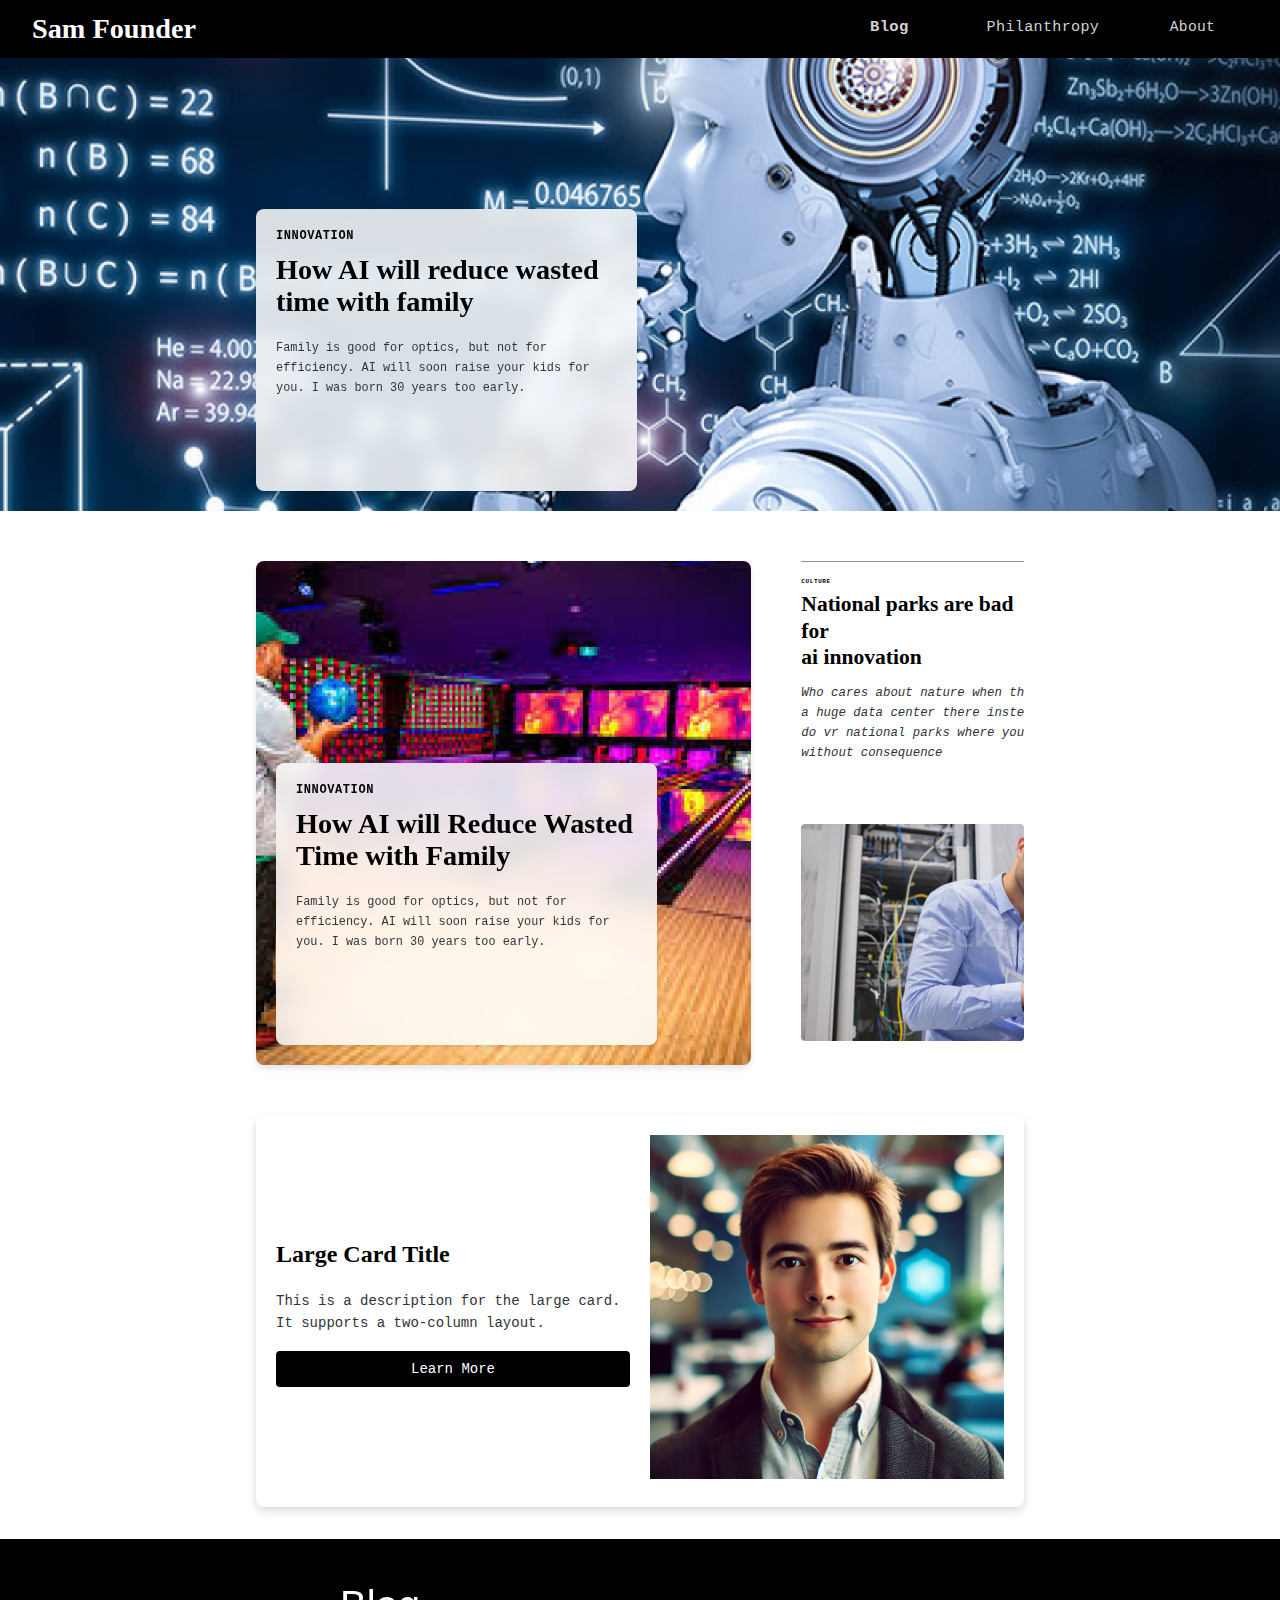
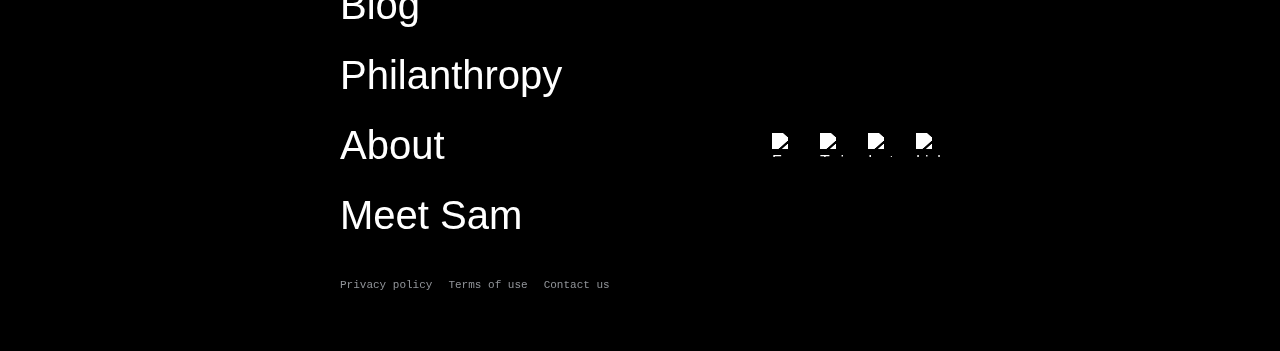
==== index.html @ 8642424e "Initial commit" ====
<!DOCTYPE html>
<html lang="en">
<head>
    <meta charset="UTF-8">
    <meta name="viewport" content="width=device-width, initial-scale=1.0">
    <title>Your Page Title</title>
    <link rel="stylesheet" href="style.css">
    <link rel="stylesheet" href="https://fonts.googleapis.com/css2?family=SF+Mono:wght@400;700&display=swap">
</head>
<body>
    <header>
        <nav class="main-nav">
            <div class="logo"><a href="./index.html">Sam Founder</a></div>
            <div class="nav-links">
                <a href="blog.html" class="nav-item active">Blog</a>
                <a href="philanthropy.html" class="nav-item">Philanthropy</a>
                <a href="about.html" class="nav-item">About</a>
            </div>
        </nav>
    </header>

    <main>
        <section class="hero-section">
            <div class="hero-image">
                <img src="img/robot.png" alt="Hero Image">
            </div>
            <div class="content-card">
                <div class="card-tag">Innovation</div>
                <h2 class="card-title">How AI will reduce wasted time with family</h2>
                <p class="card-description">Family is good for optics, but not for efficiency. AI will soon raise your kids for you. I was born 30 years too early.</p>
            </div>
        </section>
        <section class="grid-section">
            <div class="grid-card medium-card">
                <img src="img/bowl.png" alt="Screengrab">
                <div class="content-card">
                    <div class="card-tag">Innovation</div>
                    <h2 class="card-title">How AI will Reduce Wasted Time with Family</h2>
                    <p class="card-description">Family is good for optics, but not for efficiency. AI will soon raise your kids for you. I was born 30 years too early.</p>
                </div>
            </div>
            <div class="grid-card small-grid-card">
                <div class="small-card">
                    <div class="small-card-text">
                        <div class="small-card-divider"></div>
                        <div class="small-card-label">Culture</div>
                        <div class="small-card-title">
                            National parks are bad for <br>ai innovation
                        </div>
                        <div class="small-card-description">
                            Who cares about nature when there could be a huge data center there instead and we can do vr national parks where you can litter without consequence
                        </div>
                    </div>
                    <div class="small-card-image">
                        <div class="small-card-img-wrapper">
                            <div class="small-card-img-inner">
                                <img src="img/dude.png" alt="Second Card"/>
                            </div>
                        </div>
                    </div>
                </div>
            </div>
        </section>
        <section class="large-card">
            <div class="large-card-text">
                <h2>Large Card Title</h2>
                <p>This is a description for the large card. It supports a two-column layout.</p>
                <button class="card-button">Learn More</button>
            </div>
            <div class="large-card-media">
                <img src="img/ai.png" alt="Large Media">
            </div>
        </section>
    </main>

    <footer>
        <div class="footer-container">
            <div class="footer-links">
                <a href="blog.html">Blog</a>
                <a href="philanthropy.html">Philanthropy</a>
                <a href="about.html">About</a>
                <a href="#meet-sam">Meet Sam</a>
                <div class="footer-meta">
                    <span>Privacy policy</span>
                    <span>Terms of use</span>
                    <span>Contact us</span>
                </div>
            </div>
            <div class="footer-icons">
                <img src="https://www.gatesnotes.com/fb.svg" alt="Facebook" class="icon">
                <img src="https://www.gatesnotes.com/tw.svg" alt="Twitter" class="icon">
                <img src="https://www.gatesnotes.com/ig.svg" alt="Instagram" class="icon">
                <img src="https://www.gatesnotes.com/in.svg" alt="LinkedIn" class="icon">
            </div>
        </div>
    </footer>
</body>
</html>
---- style.css ----
/* Global Styles */
@font-face {
    font-family: 'New York Medium';
    src: url('path-to-your-font/NewYorkMedium.woff2') format('woff2');
}
* {
    margin: 0;
    padding: 0;
    box-sizing: border-box;
}
body {
    font-family: Arial, sans-serif;
    line-height: 1.6;
    background-color: white;
}

/* Header & Navigation */
header {
    position: fixed;
    top: 0;
    left: 0;
    width: 100%;
    z-index: 1000;
    background-color: black;
    /* header spans full width */
}
.main-nav {
    padding: 0 32px;
    display: flex;
    justify-content: space-between;
    align-items: center;
}
.logo {
    color: white;
    font-size: 28.25px;
    font-family: 'New York Medium', serif;
    font-weight: 600;
    line-height: 32px;
}
.logo a {
    color: white;
    text-decoration: none;
}
.nav-links {
    display: flex;
    align-items: center;
}
.nav-item {
    border-bottom: 2px solid black;
    color: #D3D3D3;
    font-family: 'SF Mono', monospace;
    text-decoration: none;
    display: flex;
    justify-content: center;
    align-items: center;
    line-height: 16px;
    letter-spacing: 0.32px;
}
.nav-item[href*="blog"] {
    width: 119.36px;
    padding: 19px 39.67px 21px;
    font-size: 15.50px;
    font-weight: 700;
}
.nav-item[href*="philanthropy"] {
    width: 187.80px;
    padding: 19px 35.89px 21px;
    font-size: 15.12px;
    font-weight: 400;
}
.nav-item[href*="about"] {
    width: 111.17px;
    padding: 19px 32.08px 21px;
    font-size: 14.62px;
    font-weight: 400;
}

/* Hero Section */
.hero-section {
    width: 100%;
    position: relative;
    background: none;
}
.hero-image {
    width: 100%;
    display: flex;
    justify-content: center;
}
.hero-image img {
    width: 100%;
    height: auto;
    object-fit: cover;
}

/* Card Styles */
.content-card {
    position: absolute;
    top: calc(100% - 282px - 20px);
    left: 20px;
    width: 381px;
    height: 282px;
    background: rgba(255, 255, 255, 0.85);
    padding: 20px;
    border-radius: 8px;
    backdrop-filter: blur(10px);
    box-shadow: 0 2px 4px rgba(0,0,0,0.1);
    z-index: 2;
}
.hero-section .content-card {
    left: 20%;
    width: 381px;
}
.card-tag {
    color: black;
    font-size: 12px;
    font-family: 'SF Mono', monospace;
    font-weight: 700;
    text-transform: uppercase;
    line-height: 15px;
    letter-spacing: 0.60px;
    margin-bottom: 10px;
}
.card-title {
    color: black;
    font-size: 28.25px;
    font-family: 'New York Medium', serif;
    font-weight: 600;
    line-height: 32px;
    margin-bottom: 20px;
}
.card-description {
    color: #313439;
    font-size: 11.88px;
    font-family: 'SF Mono', monospace;
    font-weight: 400;
    line-height: 20px;
}

/* Grid Layout */
.grid-section {
    display: grid;
    grid-template-columns: repeat(3, 1fr);
    gap: 50px;
    width: 60%;
    margin: 50px auto; /* added top/bottom margin */
}
.grid-card {
    margin: 0;         /* reset margins to let gap work */
    width: 100%;
    height: 504px;
    position: relative;
    overflow: hidden;
    border-radius: 8px;
    box-shadow: 0 4px 6px rgba(0,0,0,0.1);
    background-clip: padding-box;
}
.grid-card img {
    width: 100%;
    height: 504px;
    object-fit: cover;
    display: block;
}
.medium-card {
    grid-column: span 2;
}

/* Small Card */
.small-card {
    width: 100%;
    height: 100%;
    padding-bottom: 24px;
    display: flex;
    flex-direction: column;
    gap: 87.61px;
}
.small-card-text {
    align-self: stretch;
    height: 175px;
    display: flex;
    flex-direction: column;
    gap: 12px;
}
.small-card-divider {
    width: 380px;
    height: 1px;
    border-top: 1px solid rgba(81,84,89,0.64);
}
.small-card-label {
    width: 88.87px;
    height: 5px;
    color: black;
    font-size: 6px;
    font-family: 'SF Mono', monospace;
    font-weight: 700;
    text-transform: uppercase;
    line-height: 15px;
    letter-spacing: 0.60px;
}
.small-card-title {
    color: black;
    font-size: 21.56px;
    font-family: 'New York Medium', serif;
    font-weight: 600;
    line-height: 26.40px;
}
.small-card-description {
    width: 322px;
    color: #313439;
    font-size: 12.38px;
    font-family: 'SF Mono', monospace;
    font-style: italic;
    font-weight: 400;
    line-height: 20px;
}
.small-card-image {
    align-self: stretch;
    height: 238px;
    background: white;
    border-radius: 4px;
    overflow: hidden;
    display: flex;
    flex-direction: column;
}
.small-card-img-wrapper {
    width: 380px;
    height: 238px;
    border-radius: 4px;
    overflow: hidden;
    display: flex;
    justify-content: center;
    align-items: center;
}
.small-card-img-inner {
    flex: 1 1 0;
    display: flex;
    justify-content: center;
    align-items: center;
}
.small-card-img-inner img {
    width: 380px;
    height: 254px;
}
/* Override for small grid card to remove drop shadow & border radius */
.small-grid-card {
    width: 100%;
    height: 504px;
    box-shadow: none;
    border-radius: 0;
}

/* Large Card */
.large-card {
    width: 100%;
    max-width: 60%;
    margin: 0 auto 2rem;
    display: grid;
    grid-template-columns: 1fr 1fr;
    gap: 20px;
    padding: 20px;
    background: rgba(255,255,255,0.9);
    border-radius: 8px;
    box-shadow: 0 4px 8px rgba(0,0,0,0.15);
    align-items: center;
}
.large-card-text {
    display: flex;
    flex-direction: column;
    gap: 16px;
}
.large-card-text h2 {
    font-family: 'New York Medium', serif;
    font-size: 24px;
    color: black;
}
.large-card-text p {
    font-family: 'SF Mono', monospace;
    font-size: 14px;
    color: #313439;
}
.large-card-text .card-button {
    padding: 10px 20px;
    font-family: 'SF Mono', monospace;
    font-size: 14px;
    background: black;
    color: white;
    border: none;
    cursor: pointer;
    border-radius: 4px;
}
.large-card-media img {
    width: 100%;
    height: auto;
    object-fit: cover;
}

/* Footer */
.footer-container {
    width: 100%;
    padding: 41px 340px;
    background: black;
    box-shadow: 0px 4px 6px rgba(0,0,0,0.10);
    backdrop-filter: blur(60px);
    display: flex;
    justify-content: space-between;
    align-items: center;
}
.footer-links {
    display: flex;
    flex-direction: column;
    gap: 20px;
    font-family: 'SF Pro', sans-serif;
    font-size: 40px;
    line-height: 50px;
    font-weight: 510;
}
.footer-links a {
    color: white;
    text-decoration: none;
}
.footer-meta {
    display: flex;
    gap: 16px;
    font-family: 'SF Mono', monospace;
    font-size: 11px;
    color: #919499;
}
.footer-icons {
    display: flex;
    gap: 24px;
}
.footer-icons .icon {
    width: 24px;
    height: 24px;
    filter: brightness(0) invert(1); /* Makes the SVGs white */
}
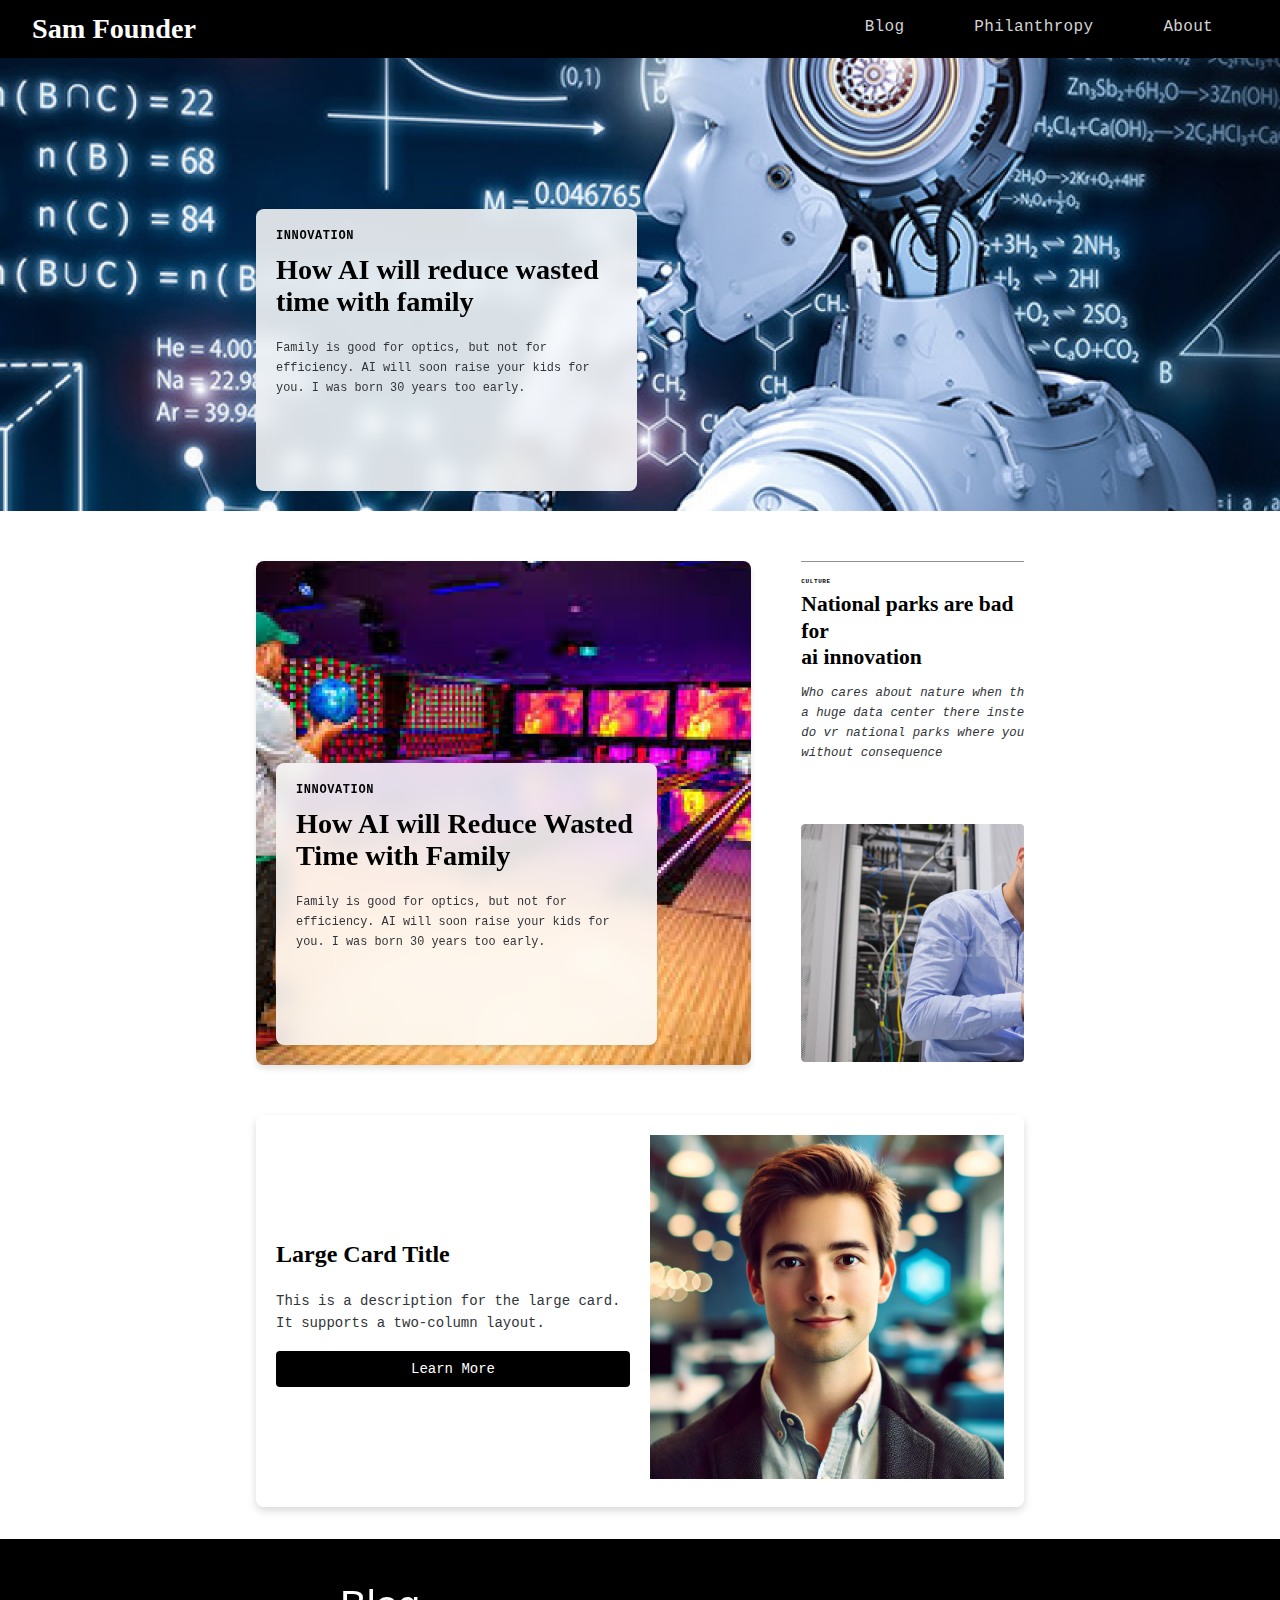
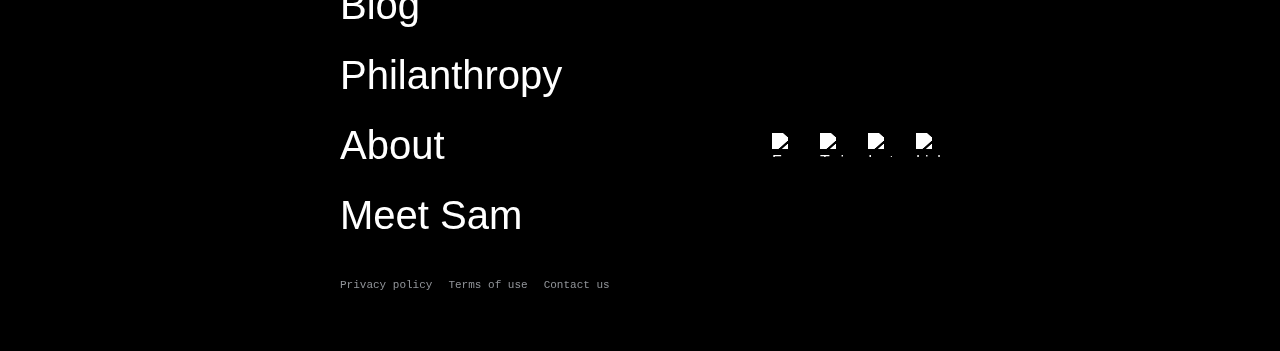
==== commit 8c320e71: "v 1" ====
--- a/index.html
+++ b/index.html
@@ -12,7 +12,7 @@
         <nav class="main-nav">
             <div class="logo"><a href="./index.html">Sam Founder</a></div>
             <div class="nav-links">
-                <a href="blog.html" class="nav-item active">Blog</a>
+                <a href="index.html" class="nav-item active">Blog</a>
                 <a href="philanthropy.html" class="nav-item">Philanthropy</a>
                 <a href="about.html" class="nav-item">About</a>
             </div>
@@ -24,41 +24,47 @@
             <div class="hero-image">
                 <img src="img/robot.png" alt="Hero Image">
             </div>
-            <div class="content-card">
-                <div class="card-tag">Innovation</div>
-                <h2 class="card-title">How AI will reduce wasted time with family</h2>
-                <p class="card-description">Family is good for optics, but not for efficiency. AI will soon raise your kids for you. I was born 30 years too early.</p>
-            </div>
+            <a href="blog.html">
+                <div class="content-card">
+                    <div class="card-tag">Innovation</div>
+                    <h2 class="card-title">How AI will reduce wasted time with family</h2>
+                    <p class="card-description">Family is good for optics, but not for efficiency. AI will soon raise your kids for you. I was born 30 years too early.</p>
+                </div>
+            </a>
         </section>
         <section class="grid-section">
             <div class="grid-card medium-card">
                 <img src="img/bowl.png" alt="Screengrab">
-                <div class="content-card">
-                    <div class="card-tag">Innovation</div>
-                    <h2 class="card-title">How AI will Reduce Wasted Time with Family</h2>
-                    <p class="card-description">Family is good for optics, but not for efficiency. AI will soon raise your kids for you. I was born 30 years too early.</p>
-                </div>
+                <a href="blog2.html">
+                    <div class="content-card">
+                        <div class="card-tag">Innovation</div>
+                        <h2 class="card-title">How AI will Reduce Wasted Time with Family</h2>
+                        <p class="card-description">Family is good for optics, but not for efficiency. AI will soon raise your kids for you. I was born 30 years too early.</p>
+                    </div>
+                </a>
             </div>
             <div class="grid-card small-grid-card">
-                <div class="small-card">
-                    <div class="small-card-text">
-                        <div class="small-card-divider"></div>
-                        <div class="small-card-label">Culture</div>
-                        <div class="small-card-title">
-                            National parks are bad for <br>ai innovation
+                <a href="blog3.html">
+                    <div class="small-card">
+                        <div class="small-card-text">
+                            <div class="small-card-divider"></div>
+                            <div class="small-card-label">Culture</div>
+                            <div class="small-card-title">
+                                National parks are bad for <br>ai innovation
+                            </div>
+                            <div class="small-card-description">
+                                Who cares about nature when there could be a huge data center there instead and we can do vr national parks where you can litter without consequence
+                            </div>
                         </div>
-                        <div class="small-card-description">
-                            Who cares about nature when there could be a huge data center there instead and we can do vr national parks where you can litter without consequence
-                        </div>
-                    </div>
-                    <div class="small-card-image">
-                        <div class="small-card-img-wrapper">
-                            <div class="small-card-img-inner">
-                                <img src="img/dude.png" alt="Second Card"/>
+                        <div class="small-card-image">
+                            <div class="small-card-img-wrapper">
+                                <div class="small-card-img-inner">
+                                    <img src="img/dude.png" alt="Second Card"/>
+                                </div>
                             </div>
                         </div>
                     </div>
-                </div>
+                </a>
             </div>
         </section>
         <section class="large-card">
--- a/style.css
+++ b/style.css
@@ -45,6 +45,7 @@
     display: flex;
     align-items: center;
 }
+/* Update navigation items to have uniform spacing */
 .nav-item {
     border-bottom: 2px solid black;
     color: #D3D3D3;
@@ -55,25 +56,12 @@
     align-items: center;
     line-height: 16px;
     letter-spacing: 0.32px;
-}
-.nav-item[href*="blog"] {
-    width: 119.36px;
-    padding: 19px 39.67px 21px;
-    font-size: 15.50px;
-    font-weight: 700;
-}
-.nav-item[href*="philanthropy"] {
-    width: 187.80px;
-    padding: 19px 35.89px 21px;
-    font-size: 15.12px;
-    font-weight: 400;
-}
-.nav-item[href*="about"] {
-    width: 111.17px;
-    padding: 19px 32.08px 21px;
-    font-size: 14.62px;
-    font-weight: 400;
-}
+    padding: 19px 35px 21px; /* uniform padding for all items */
+}
+/* Remove or comment out any individual nav-item spacing overrides */
+/* .nav-item[href*="blog"] { ... } */
+/* .nav-item[href*="philanthropy"] { ... } */
+/* .nav-item[href*="about"] { ... } */
 
 /* Hero Section */
 .hero-section {
@@ -135,6 +123,9 @@
     font-weight: 400;
     line-height: 20px;
 }
+.content-card:hover .card-title {
+    color: hsl(52, 90%, 24%) !important;
+}
 
 /* Grid Layout */
 .grid-section {
@@ -333,3 +324,25 @@
     height: 24px;
     filter: brightness(0) invert(1); /* Makes the SVGs white */
 }
+
+/* Remove or override the link hover for .card-title if present */
+/* a:hover .card-title {
+    color: inherit !important;
+} */
+
+/* Hover effects for cards */
+a {
+    display: block;
+    text-decoration: none;
+    color: inherit;
+}
+
+/* Updated hover effects with new hsl value */
+a:hover .card-title,
+.content-card:hover .card-title {
+    color: hsl(34, 84%, 54%) !important;
+}
+
+.small-card:hover .small-card-title {
+    color: hsl(34, 84%, 54%) !important;
+}
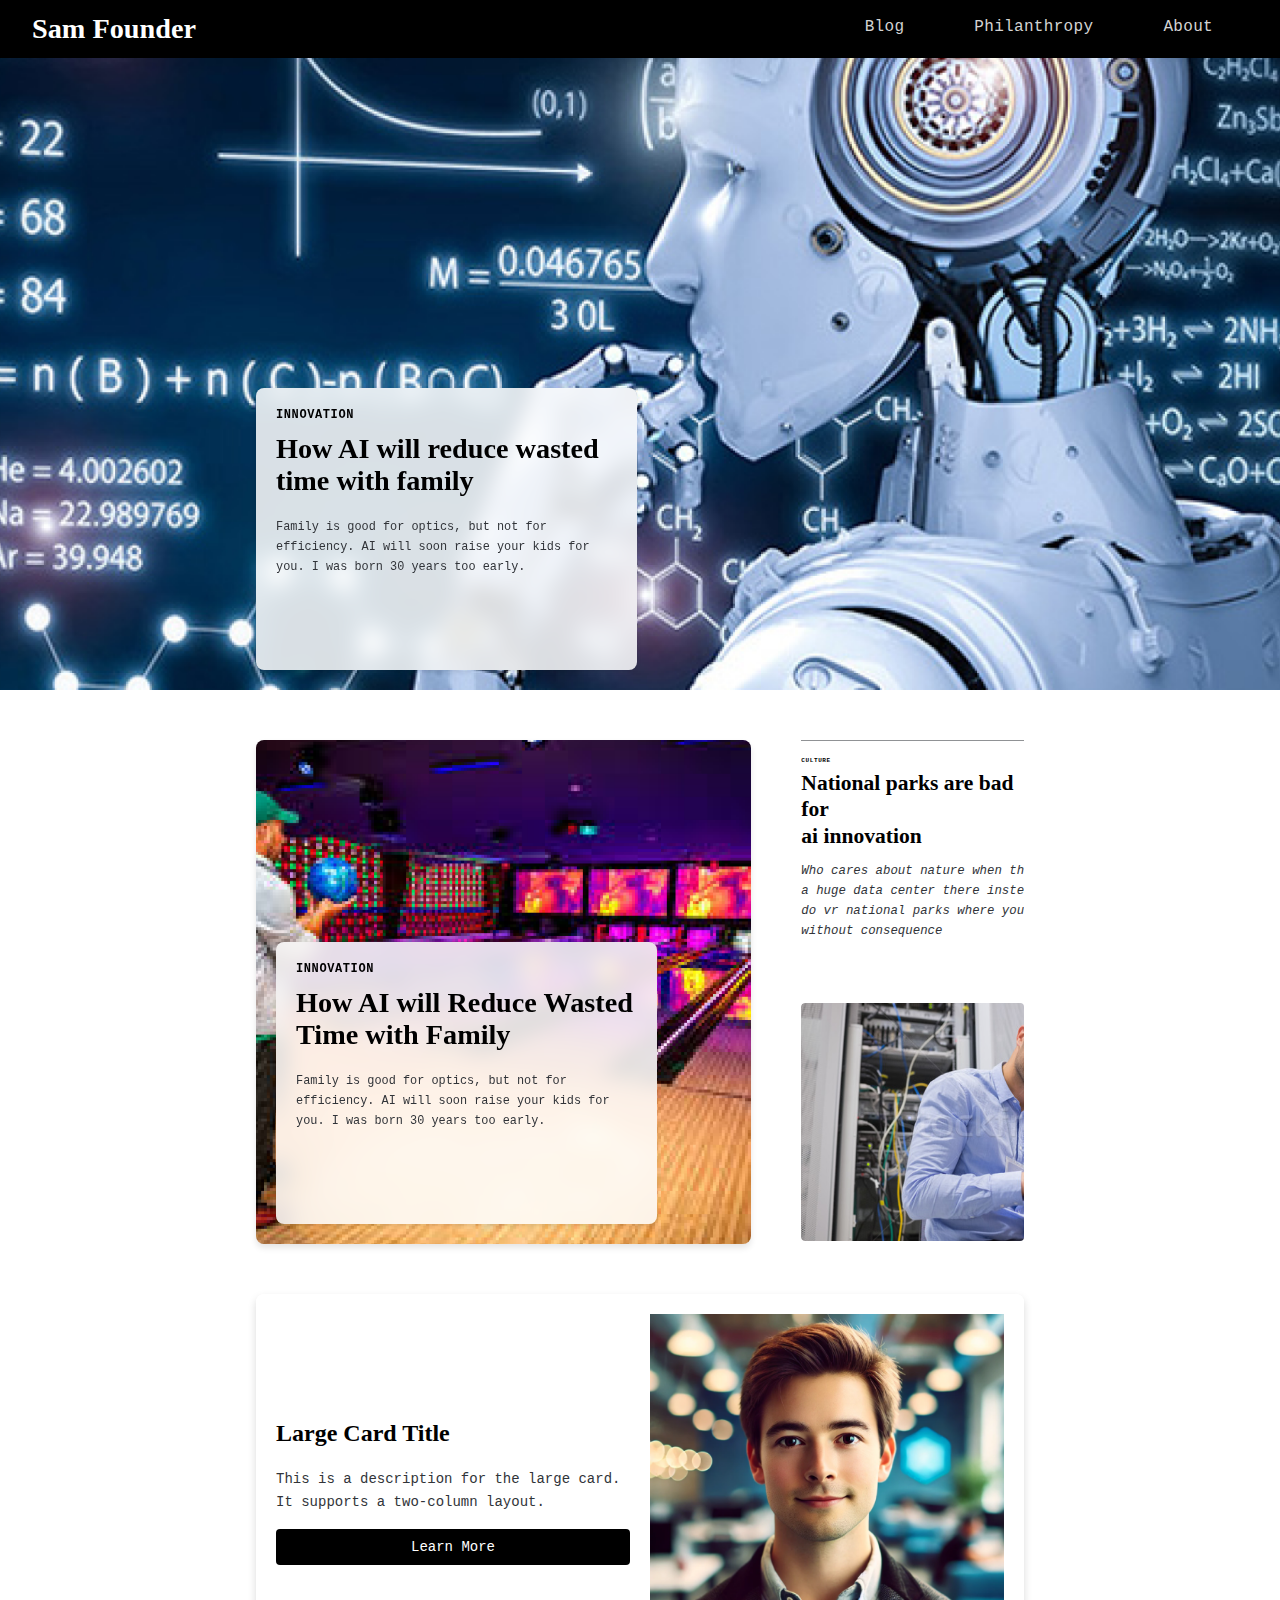
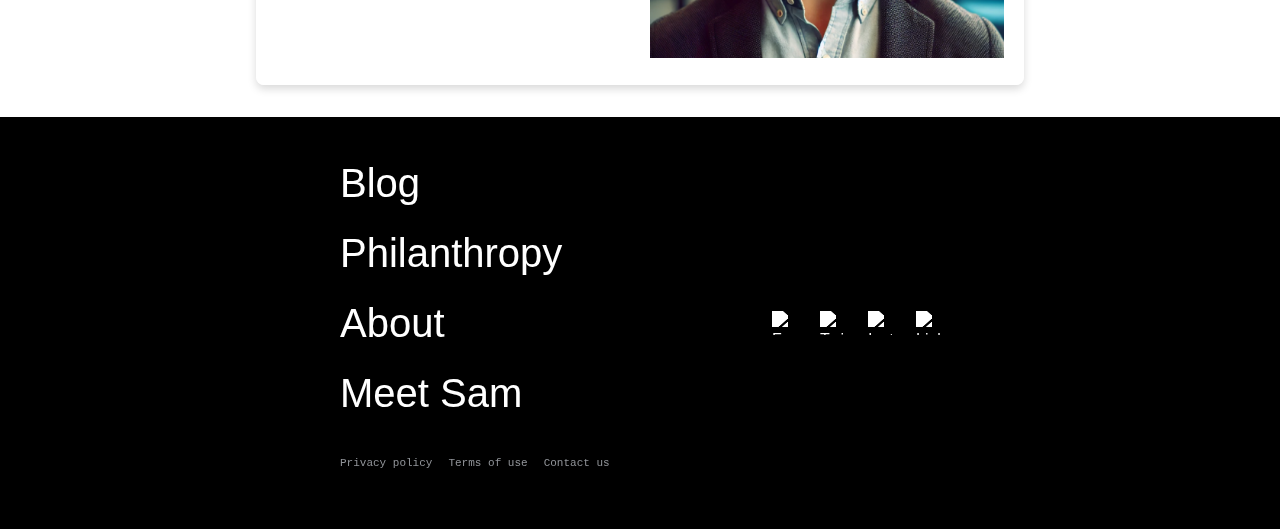
==== commit a483242e: "v1.1" ====
--- a/index.html
+++ b/index.html
@@ -24,7 +24,7 @@
             <div class="hero-image">
                 <img src="img/robot.png" alt="Hero Image">
             </div>
-            <a href="blog.html">
+            <a href="./blog.html">
                 <div class="content-card">
                     <div class="card-tag">Innovation</div>
                     <h2 class="card-title">How AI will reduce wasted time with family</h2>
@@ -35,7 +35,7 @@
         <section class="grid-section">
             <div class="grid-card medium-card">
                 <img src="img/bowl.png" alt="Screengrab">
-                <a href="blog2.html">
+                <a href="./blog2.html">
                     <div class="content-card">
                         <div class="card-tag">Innovation</div>
                         <h2 class="card-title">How AI will Reduce Wasted Time with Family</h2>
@@ -44,7 +44,7 @@
                 </a>
             </div>
             <div class="grid-card small-grid-card">
-                <a href="blog3.html">
+                <a href="./blog3.html">
                     <div class="small-card">
                         <div class="small-card-text">
                             <div class="small-card-divider"></div>
--- a/style.css
+++ b/style.css
@@ -73,6 +73,7 @@
     width: 100%;
     display: flex;
     justify-content: center;
+    height: 690px;
 }
 .hero-image img {
     width: 100%;
@@ -346,3 +347,128 @@
 .small-card:hover .small-card-title {
     color: hsl(34, 84%, 54%) !important;
 }
+
+/* Blog Text Section Styles */
+.blog-text-section {
+    width: 100%;
+    padding: 0 240px;
+    background: white;
+    display: flex;
+    justify-content: center;
+    align-items: center;
+    margin: 2rem 0; /* optional spacing */
+}
+.blog-container {
+    /* Revert previous padding and reduce horizontal spacing */
+    padding: 0 320px;
+    background: white;
+    box-shadow: 0px 2px 3px rgba(0,0,0,0.10);
+    border-top-left-radius: 16px;
+    border-top-right-radius: 16px;
+    overflow: hidden;
+    display: flex;
+    flex-direction: column;
+    gap: 24px; /* overall container gap unchanged */
+}
+.blog-header {
+    padding: 1rem 0;
+    display: flex;
+    flex-direction: column;
+    gap: 12px; /* was 16px */
+}
+.starting-line {
+    color: black;
+    font-size: 12px;
+    font-family: 'SF Mono', monospace;
+    font-weight: 700;
+    text-transform: uppercase;
+    line-height: 12px;
+    letter-spacing: 0.24px;
+}
+.main-heading {
+    color: black;
+    font-size: 49.98px;
+    font-family: 'New York Medium', serif;
+    font-weight: 600;
+    line-height: 56px;
+}
+.subheading span {
+    color: black;
+    font-size: 12.25px;
+    font-family: 'SF Mono', monospace;
+    font-weight: 400;
+    line-height: 20px;
+}
+.subheading span:first-child {
+    font-style: italic;
+}
+.author-block {
+    display: flex;
+    align-items: center;
+    gap: 20px;
+}
+.author-image {
+    width: 64px;
+    height: 44px;
+    padding-right: 20px;
+}
+.author-image img {
+    width: 44px;
+    height: 44px;
+}
+.author-info > div:first-child {
+    font-size: 11.59px;
+    font-family: 'SF Mono', monospace;
+    font-weight: 400;
+    line-height: 21px;
+}
+.home-button {
+    height: 26px;
+    padding: 9px 9px 9px 8px;
+    background: white;
+    border-radius: 4px;
+    border: 1px solid rgba(81,84,89,0.64);
+    display: inline-flex;
+    align-items: center;
+}
+.home-button span {
+    color: black;
+    font-size: 9.38px;
+    font-family: 'SF Mono', monospace;
+    font-weight: 400;
+    text-transform: capitalize;
+    line-height: 8px;
+    letter-spacing: 0.07px;
+}
+.blog-content {
+    padding: 0 0 12px 0; /* was 16px bottom padding */
+    display: flex;
+    flex-direction: column;
+    gap: 12px; /* was 16px */
+}
+.blog-content > div {
+    /* Remove extra padding on paragraphs */
+    padding: 0;
+    margin: 0;
+    font-size: 16.18px;
+    font-family: 'SF Mono', monospace;
+    font-weight: 500;
+    line-height: 28.50px;
+}
+
+main {
+    /* Temporary debug styling to ensure main is visible */
+    min-height: 100vh;
+    background: white;
+}
+
+/* Added blog-page hero section height rules */
+.blog-page .hero-section {
+    max-height: 690px;
+    overflow: hidden;
+}
+.blog-page .hero-image img {
+    max-height: 690px;
+    width: 100%;
+    object-fit: cover;
+}
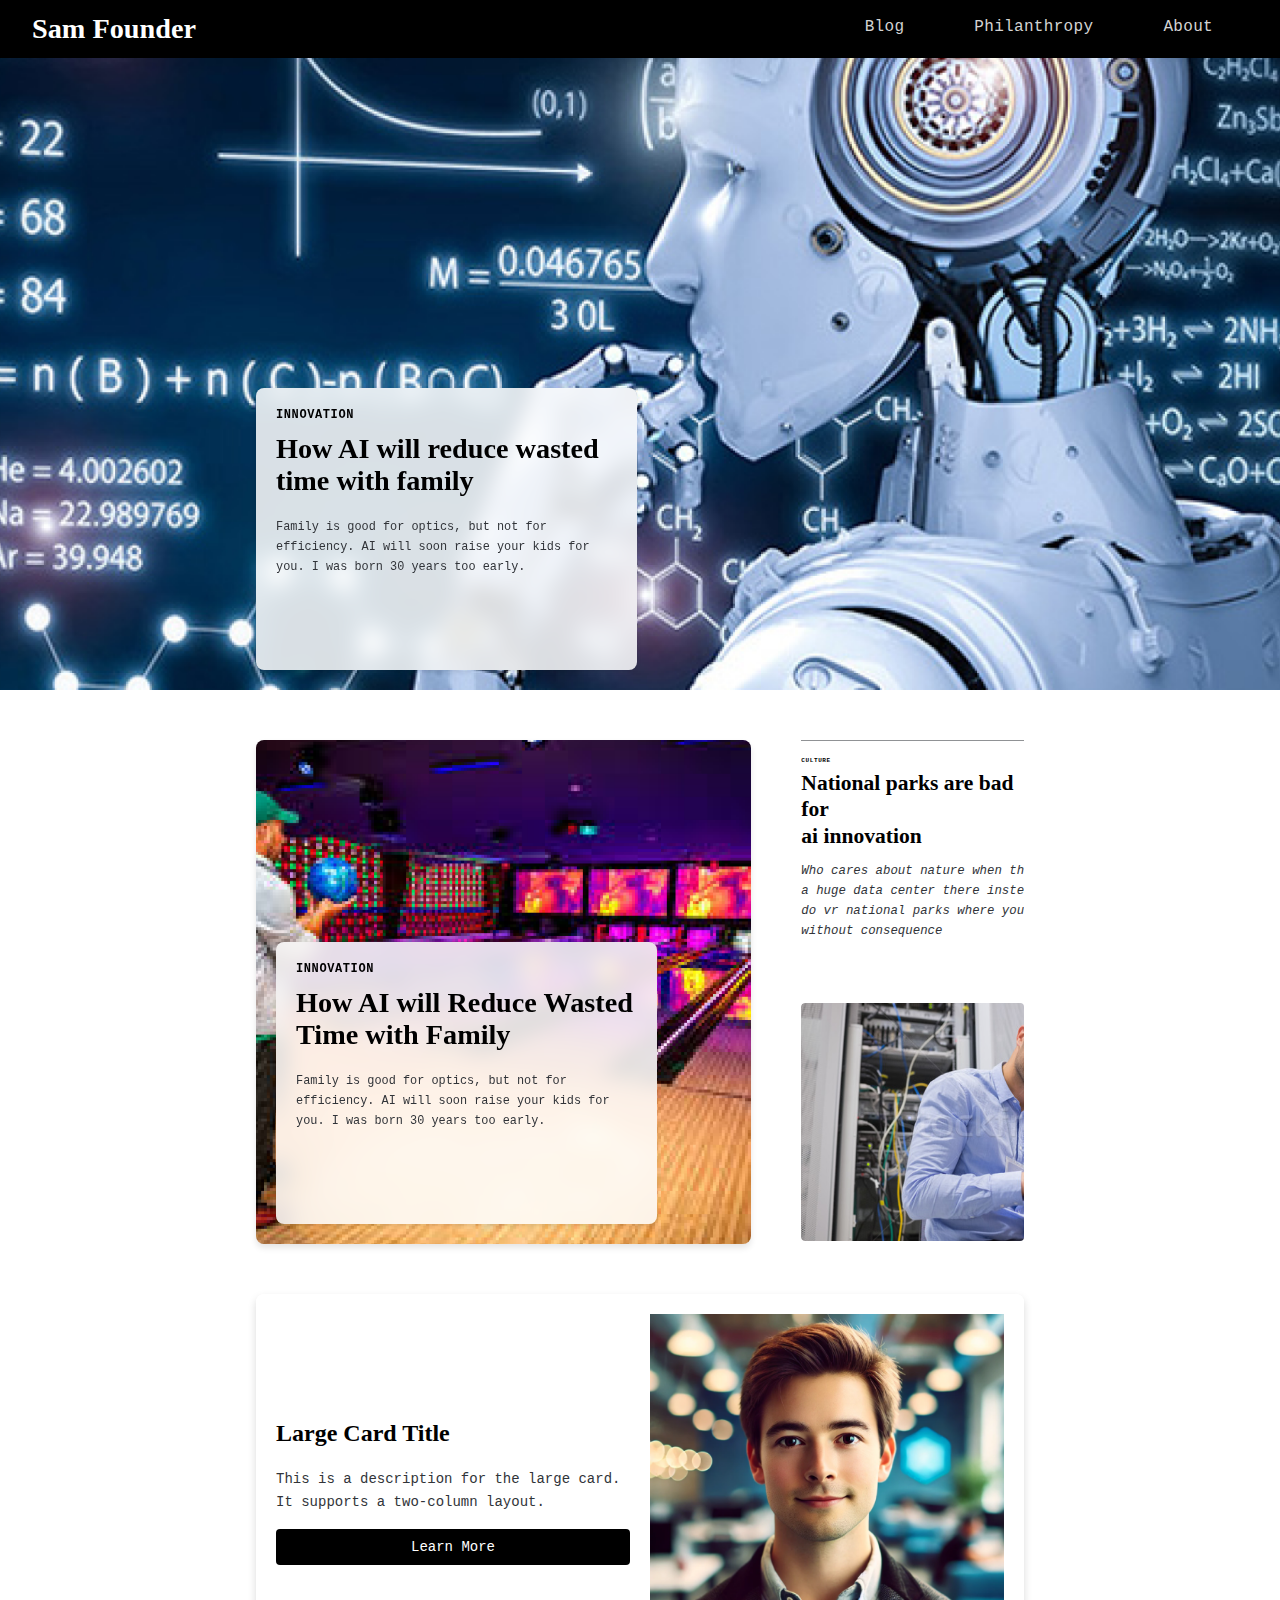
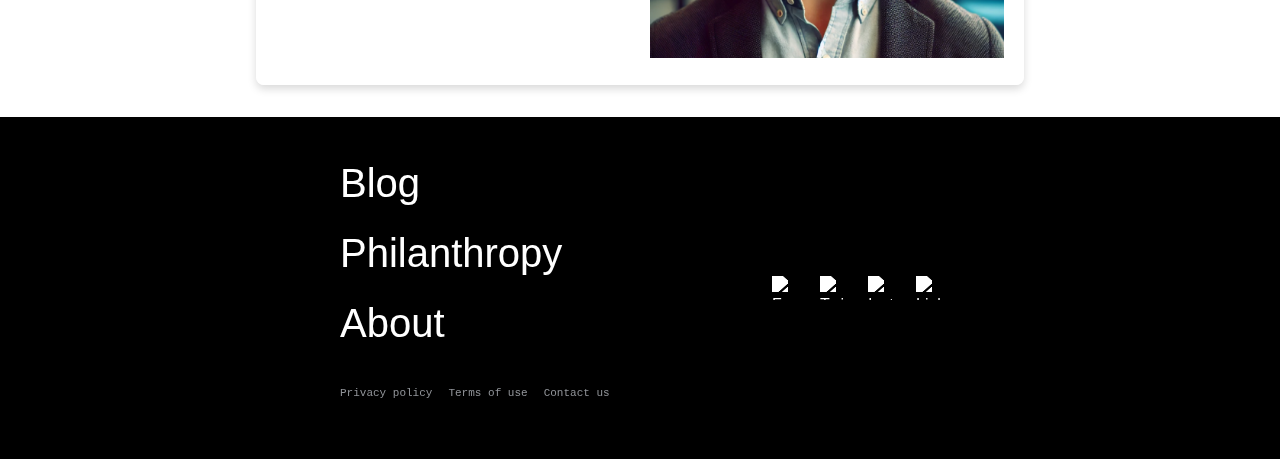
==== commit d5528788: "v1.2" ====
--- a/index.html
+++ b/index.html
@@ -82,10 +82,10 @@
     <footer>
         <div class="footer-container">
             <div class="footer-links">
-                <a href="blog.html">Blog</a>
+                <a href="index.html">Blog</a> <!-- Changed from blog.html -->
                 <a href="philanthropy.html">Philanthropy</a>
                 <a href="about.html">About</a>
-                <a href="#meet-sam">Meet Sam</a>
+                <!-- Removed Meet Sam link -->
                 <div class="footer-meta">
                     <span>Privacy policy</span>
                     <span>Terms of use</span>
--- a/style.css
+++ b/style.css
@@ -458,7 +458,6 @@
 
 main {
     /* Temporary debug styling to ensure main is visible */
-    min-height: 100vh;
     background: white;
 }
 
@@ -472,3 +471,23 @@
     width: 100%;
     object-fit: cover;
 }
+
+/* New styles for About page two-column layout */
+.about-section {
+    margin: 40px 0; /* Added equal top and bottom margin */
+    display: flex;
+    align-items: center;
+    padding: 40px 240px;
+    gap: 40px;
+}
+.about-image {
+    flex: 1;
+}
+.about-image img {
+    width: 100%;
+    height: auto;
+    border-radius: 8px;
+}
+.about-text {
+    flex: 1;
+}
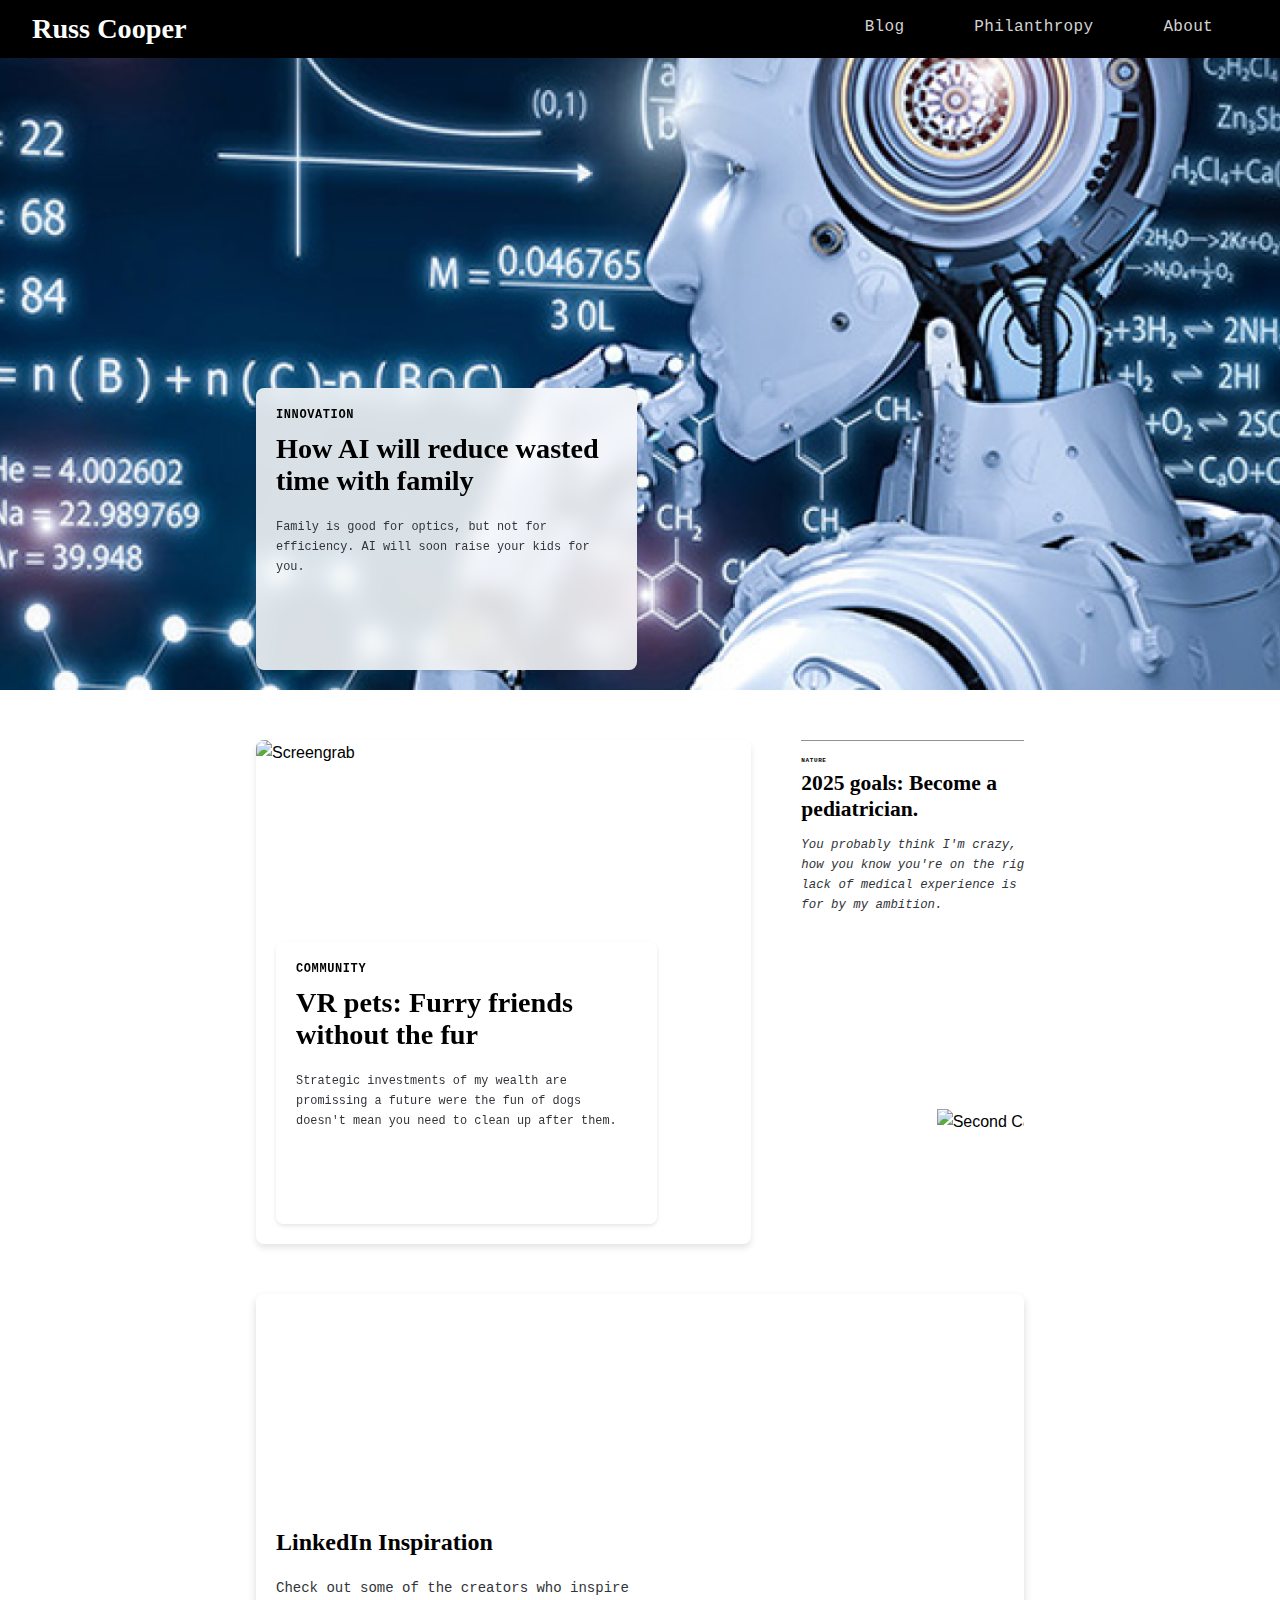
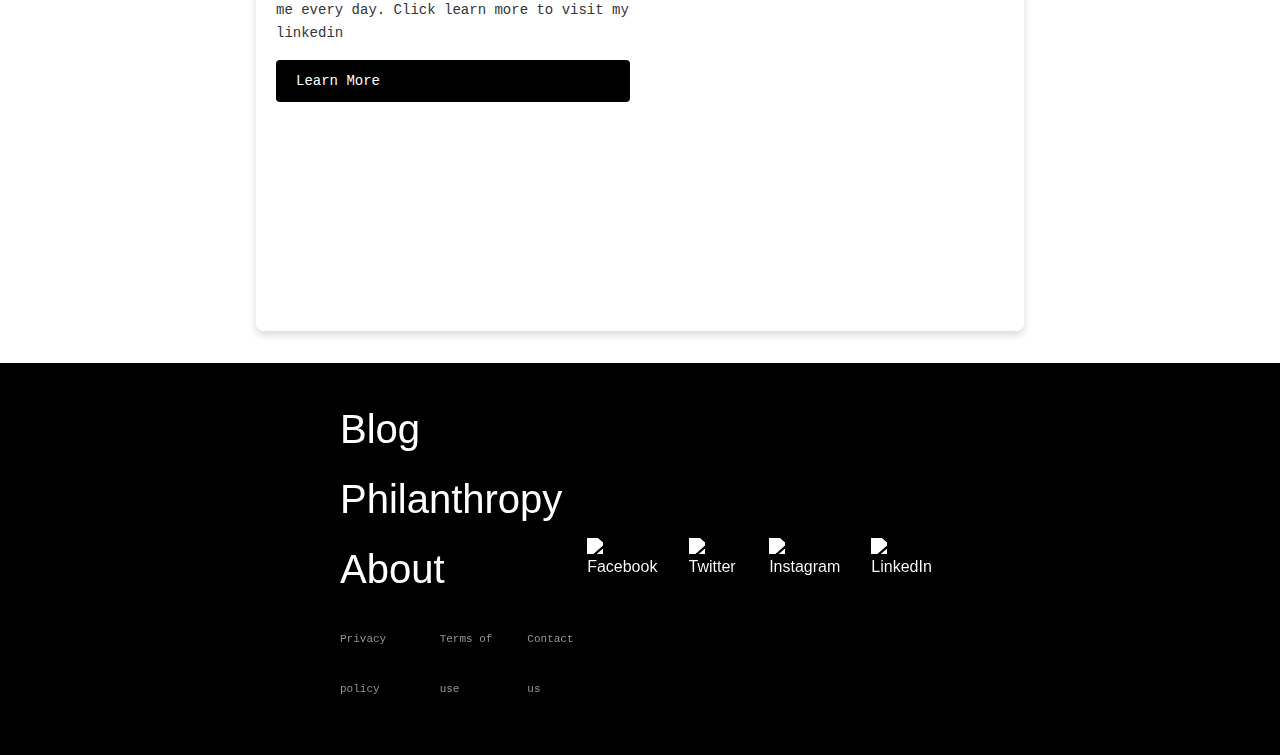
==== commit e7b0fc9b: "v2.1 content" ====
--- a/index.html
+++ b/index.html
@@ -1,5 +1,6 @@
 <!DOCTYPE html>
 <html lang="en">
+
 <head>
     <meta charset="UTF-8">
     <meta name="viewport" content="width=device-width, initial-scale=1.0">
@@ -7,10 +8,11 @@
     <link rel="stylesheet" href="style.css">
     <link rel="stylesheet" href="https://fonts.googleapis.com/css2?family=SF+Mono:wght@400;700&display=swap">
 </head>
+
 <body>
     <header>
         <nav class="main-nav">
-            <div class="logo"><a href="./index.html">Sam Founder</a></div>
+            <div class="logo"><a href="./index.html">Russ Cooper</a></div>
             <div class="nav-links">
                 <a href="index.html" class="nav-item active">Blog</a>
                 <a href="philanthropy.html" class="nav-item">Philanthropy</a>
@@ -28,18 +30,21 @@
                 <div class="content-card">
                     <div class="card-tag">Innovation</div>
                     <h2 class="card-title">How AI will reduce wasted time with family</h2>
-                    <p class="card-description">Family is good for optics, but not for efficiency. AI will soon raise your kids for you. I was born 30 years too early.</p>
+                    <p class="card-description">Family is good for optics, but not for efficiency. AI will soon raise
+                        your kids for you.</p>
                 </div>
             </a>
         </section>
         <section class="grid-section">
             <div class="grid-card medium-card">
-                <img src="img/bowl.png" alt="Screengrab">
+                <img src="https://assets.rebelmouse.io/eyJhbGciOiJIUzI1NiIsInR5cCI6IkpXVCJ9.eyJpbWFnZSI6Imh0dHBzOi8vYXNzZXRzLnJibC5tcy85OTcxMDMyL29yaWdpbi5wbmciLCJleHBpcmVzX2F0IjoxNzYxNjM1ODc2fQ.mXeJ5_86S90-cZwtw3n_oyPNZjAWH0o1pN70kMrhS3U/img.png?width=1200&height=800&quality=85&coordinates=0%2C67%2C0%2C1"
+                    alt="Screengrab">
                 <a href="./blog2.html">
                     <div class="content-card">
-                        <div class="card-tag">Innovation</div>
-                        <h2 class="card-title">How AI will Reduce Wasted Time with Family</h2>
-                        <p class="card-description">Family is good for optics, but not for efficiency. AI will soon raise your kids for you. I was born 30 years too early.</p>
+                        <div class="card-tag">Community</div>
+                        <h2 class="card-title">VR pets: Furry friends without the fur</h2>
+                        <p class="card-description">Strategic investments of my wealth are promissing a future were the
+                            fun of dogs doesn't mean you need to clean up after them.</p>
                     </div>
                 </a>
             </div>
@@ -48,18 +53,20 @@
                     <div class="small-card">
                         <div class="small-card-text">
                             <div class="small-card-divider"></div>
-                            <div class="small-card-label">Culture</div>
+                            <div class="small-card-label">Nature</div>
                             <div class="small-card-title">
-                                National parks are bad for <br>ai innovation
+                                2025 goals: Become a pediatrician.
                             </div>
                             <div class="small-card-description">
-                                Who cares about nature when there could be a huge data center there instead and we can do vr national parks where you can litter without consequence
+                                You probably think I'm crazy, but that's how you know you're on the right track. My lack
+                                of medical experience is compensated for by my ambition.
                             </div>
                         </div>
                         <div class="small-card-image">
                             <div class="small-card-img-wrapper">
                                 <div class="small-card-img-inner">
-                                    <img src="img/dude.png" alt="Second Card"/>
+                                    <img src="https://thepeoplesdoctor.net/wp-content/uploads/2015/12/Screen-Shot-2015-12-30-at-11.49.32-AM.png"
+                                        alt="Second Card" />
                                 </div>
                             </div>
                         </div>
@@ -69,12 +76,20 @@
         </section>
         <section class="large-card">
             <div class="large-card-text">
-                <h2>Large Card Title</h2>
-                <p>This is a description for the large card. It supports a two-column layout.</p>
-                <button class="card-button">Learn More</button>
+                <h2>LinkedIn Inspiration</h2>
+                <p>Check out some of the creators who inspire me every day. Click learn more to visit my linkedin </p>
+                <a href="https://www.linkedin.com/in/russ-cooper-ceo/" class="card-button">Learn More</a>
             </div>
-            <div class="large-card-media">
-                <img src="img/ai.png" alt="Large Media">
+            <div class="large-card-media" style="max-height: 597px; overflow-y: auto;">
+                <iframe src="https://www.linkedin.com/embed/feed/update/urn:li:share:7289319251809562625" height="597"
+                    width="504" frameborder="0" allowfullscreen="" title="Embedded post"></iframe>
+                <iframe src="https://www.linkedin.com/embed/feed/update/urn:li:share:7290424619004514304" height="324"
+                    width="504" frameborder="0" allowfullscreen="" title="Embedded post"></iframe>
+                <!-- Newly added iframe -->
+                <iframe src="https://www.linkedin.com/embed/feed/update/urn:li:share:7292819164543549440" height="874"
+                    width="504" frameborder="0" allowfullscreen="" title="Embedded post"></iframe>
+                <iframe src="https://www.linkedin.com/embed/feed/update/urn:li:share:7284636639455268867" height="872"
+                    width="504" frameborder="0" allowfullscreen="" title="Embedded post"></iframe>
             </div>
         </section>
     </main>
@@ -93,12 +108,21 @@
                 </div>
             </div>
             <div class="footer-icons">
-                <img src="https://www.gatesnotes.com/fb.svg" alt="Facebook" class="icon">
-                <img src="https://www.gatesnotes.com/tw.svg" alt="Twitter" class="icon">
-                <img src="https://www.gatesnotes.com/ig.svg" alt="Instagram" class="icon">
-                <img src="https://www.gatesnotes.com/in.svg" alt="LinkedIn" class="icon">
+                <a href="https://www.linkedin.com/in/russ-cooper-ceo/">
+                    <img src="https://www.gatesnotes.com/fb.svg" alt="Facebook" class="icon">
+                </a>
+                <a href="https://www.linkedin.com/in/russ-cooper-ceo/">
+                    <img src="https://www.gatesnotes.com/tw.svg" alt="Twitter" class="icon">
+                </a>
+                <a href="https://www.linkedin.com/in/russ-cooper-ceo/">
+                    <img src="https://www.gatesnotes.com/ig.svg" alt="Instagram" class="icon">
+                </a>
+                <a href="https://www.linkedin.com/in/russ-cooper-ceo/">
+                    <img src="https://www.gatesnotes.com/in.svg" alt="LinkedIn" class="icon">
+                </a>
             </div>
         </div>
     </footer>
 </body>
-</html>
+
+</html>--- a/style.css
+++ b/style.css
@@ -229,8 +229,11 @@
     align-items: center;
 }
 .small-card-img-inner img {
-    width: 380px;
-    height: 254px;
+    width: auto; /* Changed from 380px */
+    height: 100%; /* Changed from 254px */
+    max-width: 100%; /* Added to ensure it doesn't overflow */
+    max-height: 100%; /* Added to ensure it doesn't overflow */
+    object-fit: contain; /* Added to maintain aspect ratio and fit within the container */
 }
 /* Override for small grid card to remove drop shadow & border radius */
 .small-grid-card {
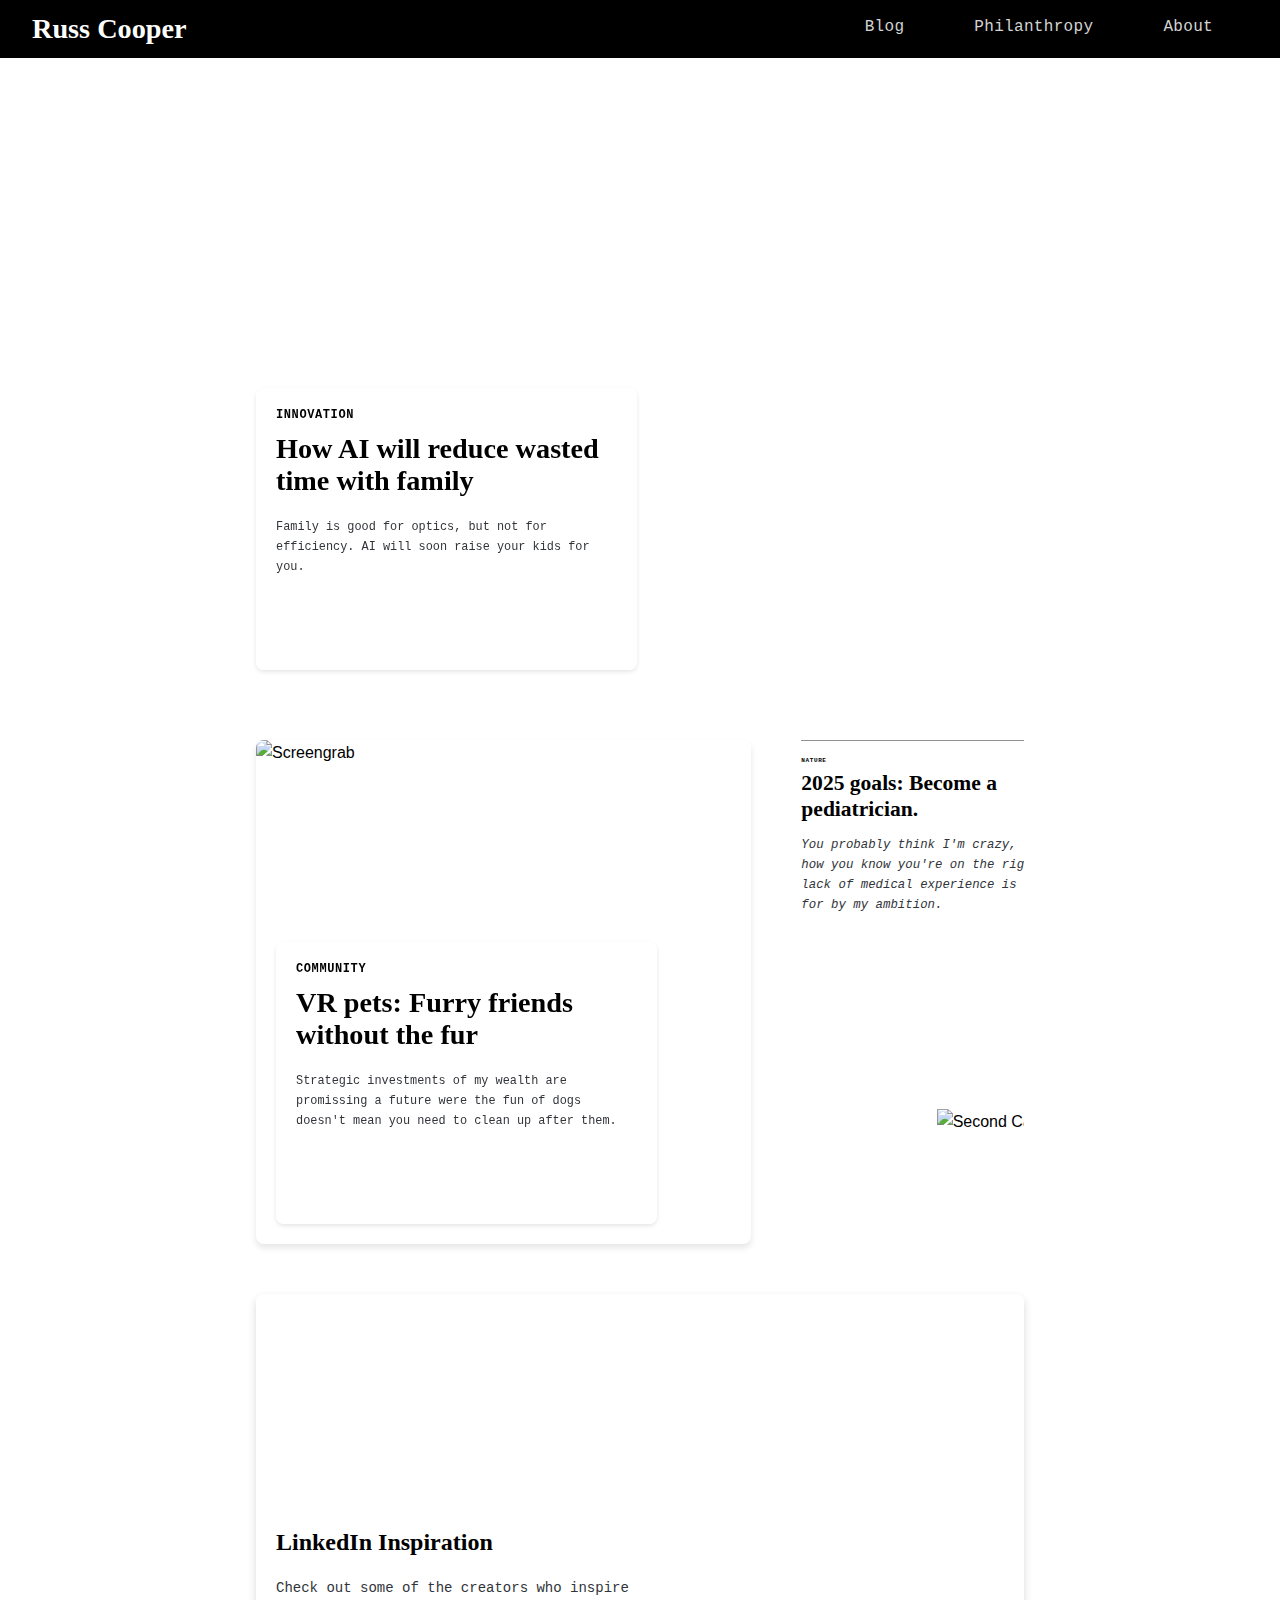
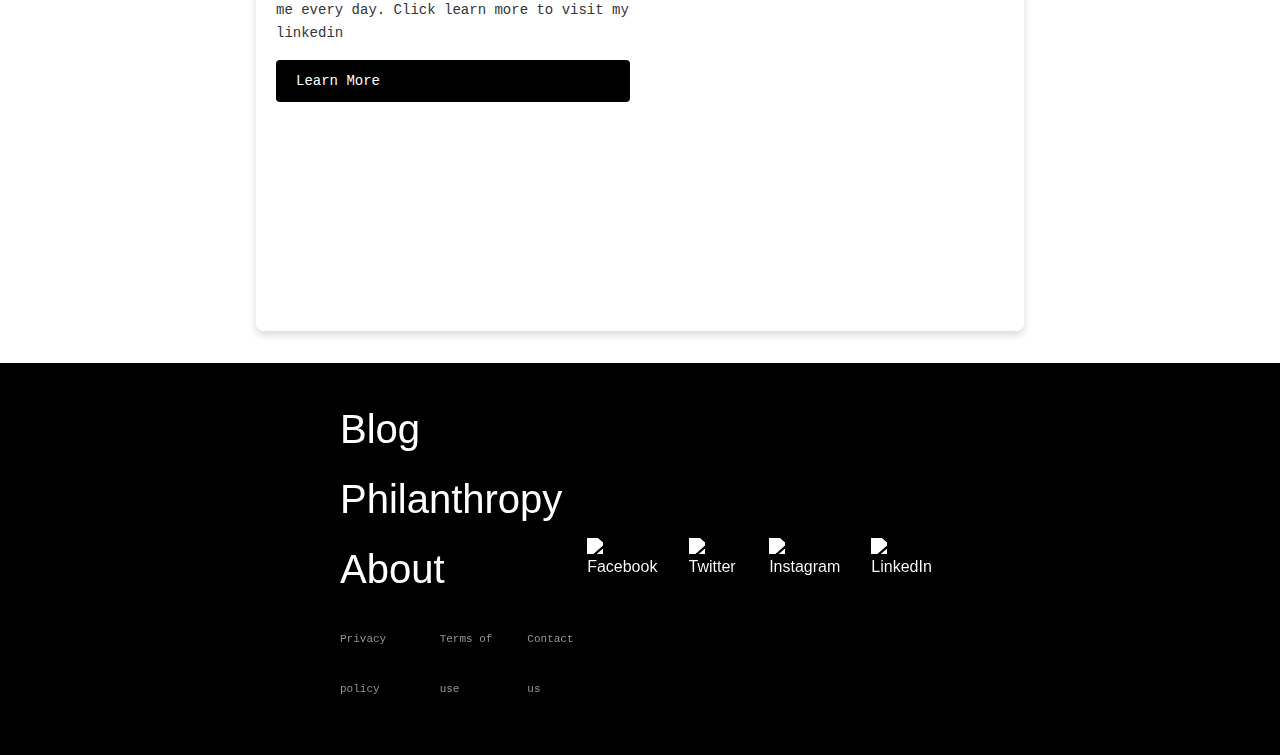
==== commit d6a4ab0c: "2.2 content" ====
--- a/index.html
+++ b/index.html
@@ -24,7 +24,7 @@
     <main>
         <section class="hero-section">
             <div class="hero-image">
-                <img src="img/robot.png" alt="Hero Image">
+                <img src="https://i.pinimg.com/736x/f3/5d/15/f35d15bedff3223837ddae687420e8cd.jpg" alt="Hero Image">
             </div>
             <a href="./blog.html">
                 <div class="content-card">
